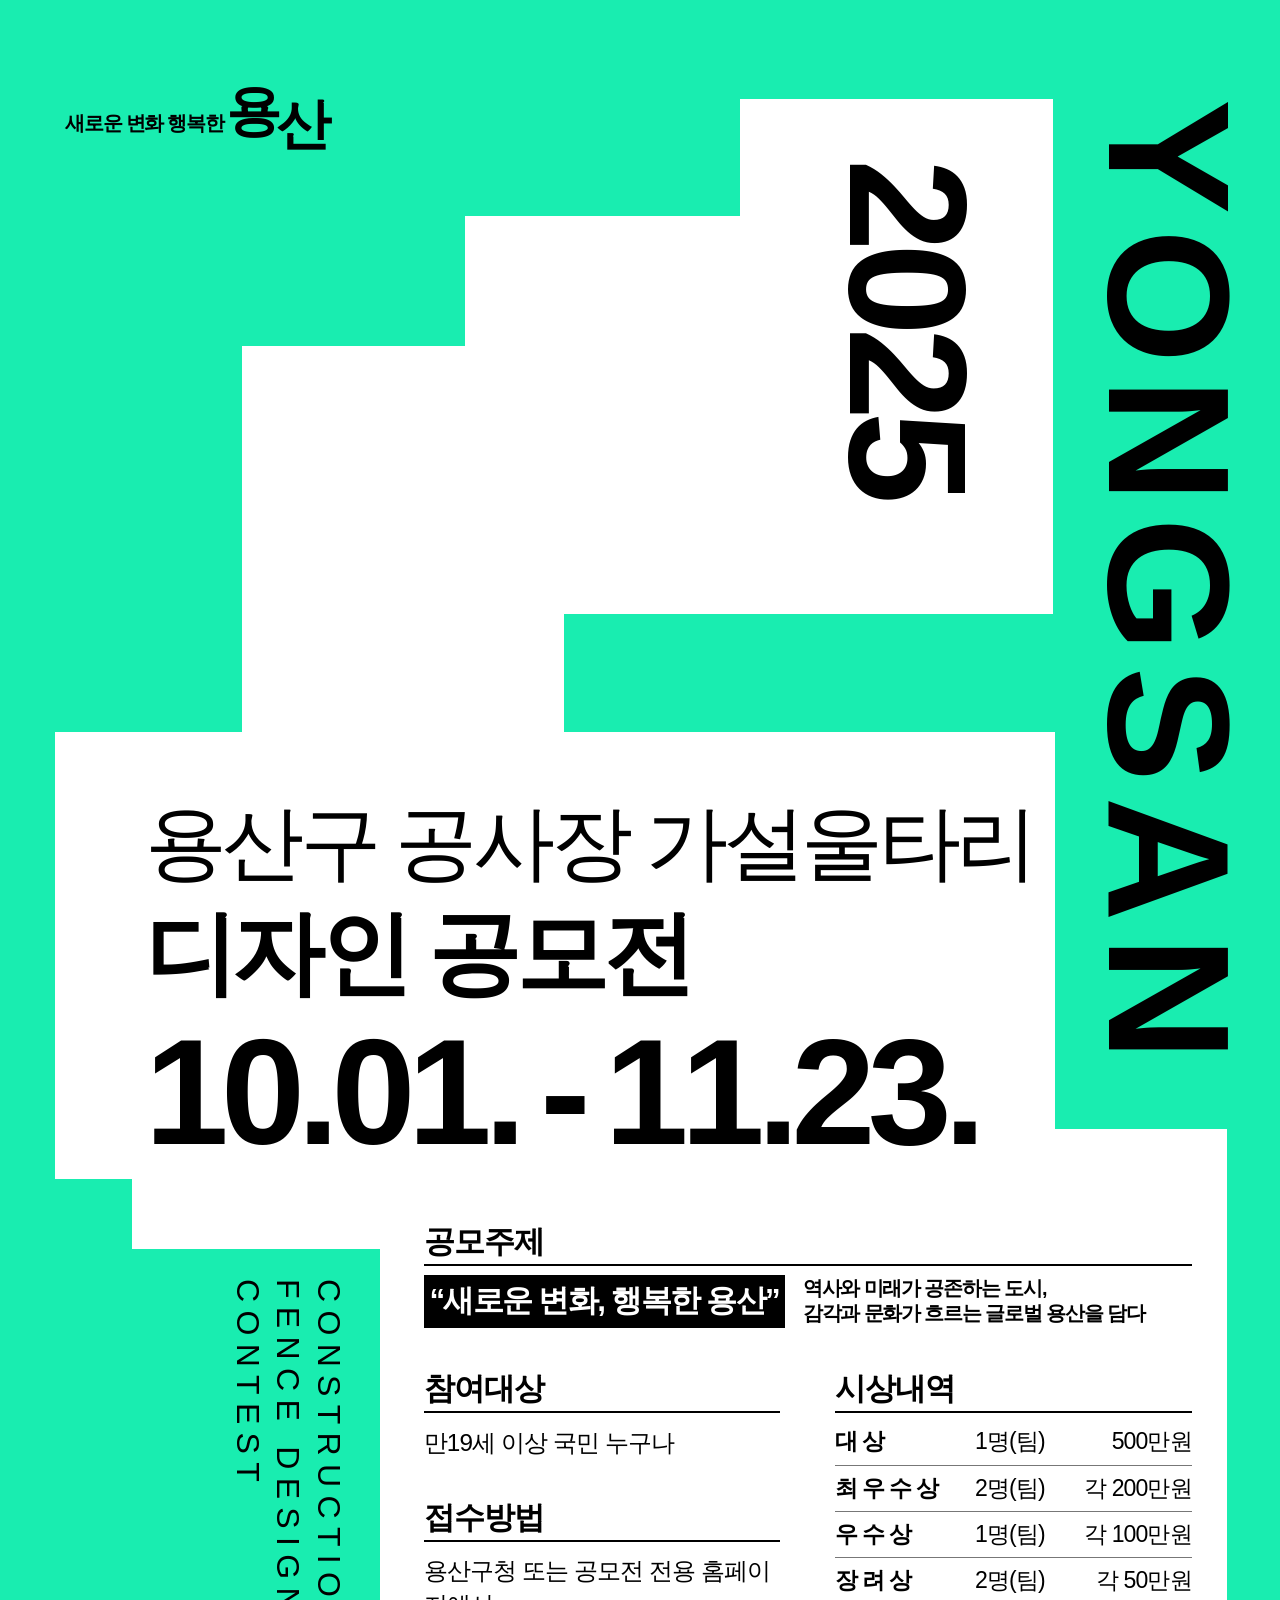
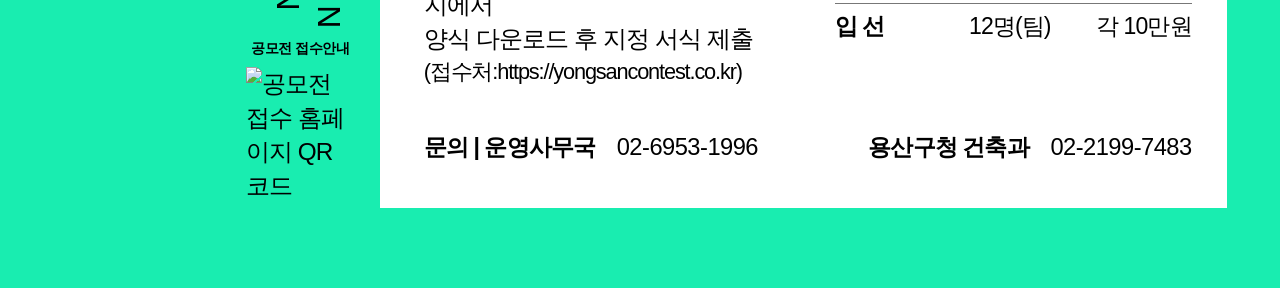
==== assignment/midterm/index.html @ edae9172 "w9" ====
<!doctype html>
<html lang="ko">
  <head>
    <meta charset="UTF-8" />
    <meta name="viewport" content="width=device-width, initial-scale=1" />

    <title>2025 용산구 디자인 공모전</title>

    <link
      rel="stylesheet"
      href="https://cdn.jsdelivr.net/gh/orioncactus/pretendard@v1.3.9/dist/web/static/pretendard.css"
    />
    <link rel="stylesheet" href="./style.css" />
  </head>

  <body>
    <article class="poster">
      <header class="brand">
        <span class="brand-slogan">새로운 변화 행복한</span>
        <span class="brand-name">용</span>
        <span class="brand-name2">산</span>
      </header>

      <div class="stairs">
        <span></span>
        <span></span>
        <span></span>
      </div>

      <div class="inf">
        <span class="year">2025</span>
        <span class="city">YONGSAN</span>
      </div>

      <main class="headline">
        <header class="intro">
          <h1>
            <span class="subtitle">
              용산구 공사장
              <span class="subtitle-last">가설울타리</span>
            </span>
            <span class="title">디자인 공모전</span>
          </h1>

          <p class="dates">
            <time datetime="2025-10-01">10.01.</time>
            <span class="date-end">
              <span aria-hidden="true">-</span>
              <time datetime="2025-11-23">11.23.</time>
            </span>
          </p>
        </header>

        <div class="details">
          <section class="topic">
            <h2 id="topic-title">공모주제</h2>

            <div class="topic-content">
              <p class="motto">“새로운 변화, 행복한 용산”</p>

              <p class="theme-description">
                역사와 미래가 공존하는 도시,<br />
                감각과 문화가 흐르는 글로벌 용산을 담다
              </p>
            </div>
          </section>

          <div class="entry-info">
            <section>
              <h2 id="eligibility-title">참여대상</h2>
              <p>만19세 이상 국민 누구나</p>
            </section>

            <section>
              <h2 id="submission-title">접수방법</h2>

              <p>
                용산구청 또는 공모전 전용 홈페이지에서<br
                  class="desktop-break"
                />
                양식 다운로드 후 지정 서식 제출
              </p>

              <p class="submission-link">
                (접수처:<a
                  href="https://yongsancontest.co.kr"
                  target="_blank"
                  rel="noopener noreferrer"
                  >https://yongsancontest.co.kr</a
                >)
              </p>
            </section>
          </div>

          <section class="awards">
            <h2 id="awards-title">시상내역</h2>

            <table>
              <tbody>
                <tr>
                  <th scope="row">대상</th>
                  <td>1명(팀)</td>
                  <td>500만원</td>
                </tr>
                <tr>
                  <th scope="row">최우수상</th>
                  <td>2명(팀)</td>
                  <td>각 200만원</td>
                </tr>
                <tr>
                  <th scope="row">우수상</th>
                  <td>1명(팀)</td>
                  <td>각 100만원</td>
                </tr>
                <tr>
                  <th scope="row">장려상</th>
                  <td>2명(팀)</td>
                  <td>각 50만원</td>
                </tr>
                <tr>
                  <th scope="row">입선</th>
                  <td>12명(팀)</td>
                  <td>각 10만원</td>
                </tr>
              </tbody>
            </table>
          </section>

          <footer class="utility">
            <p class="english">
              <span>CONSTRUCTION</span>
              <span>FENCE DESIGN</span>
              <span>CONTEST</span>
            </p>

            <a
              class="qr"
              href="https://yongsancontest.co.kr"
              target="_blank"
              rel="noopener noreferrer"
            >
              <span class="qr-caption">공모전 접수안내</span>

              <img
                src="https://api.qrserver.com/v1/create-qr-code/?size=300x300&amp;margin=8&amp;data=https%3A%2F%2Fyongsancontest.co.kr"
                width="300"
                height="300"
                alt="공모전 접수 홈페이지 QR 코드"
              />
            </a>

            <address class="contacts">
              <p>
                <span class="contact-label">문의 | 운영사무국</span>
                <a href="tel:0269531996">02-6953-1996</a>
              </p>

              <p>
                <span class="contact-label">용산구청 건축과</span>
                <a href="tel:0221997483">02-2199-7483</a>
              </p>
            </address>
          </footer>
        </div>
      </main>
    </article>
  </body>
</html>
---- assignment/midterm/style.css ----
/* ========================================
   공통 설정
======================================== */

:root {
  --mint: #19edb0;
  --white: #fff;
  --black: #000;

  --korean: "Pretendard", sans-serif;
  --english: "Helvetica Neue", Helvetica, Arial, sans-serif;
}

*,
*::before,
*::after {
  box-sizing: border-box;
}

body {
  margin: 0;
  color: var(--black);
  background: var(--mint);
  font-family: var(--korean);
}

h1,
h2,
p {
  margin: 0;
}

a {
  color: inherit;
  text-decoration: none;
}

a:hover {
  text-decoration: underline;
}

a:focus-visible {
  outline: 3px solid var(--black);
  outline-offset: 4px;
}

/* ========================================
   전체 골조: Grid + Pile 패턴

   같은 셀에 계단 배경과 본문을 겹칩니다.
   전체 너비에 고정 px 또는 max-width 없음.
======================================== */

.poster {
  position: relative;
  isolation: isolate;

  display: grid;
  grid-template-columns: minmax(0, 1fr);
  grid-template-rows: minmax(145.8vw, auto);

  width: 100%;
  background: var(--mint);
}

.stairs,
.headline {
  grid-area: 1 / 1 / 2 / 2;
}

/* ========================================
   상단 로고: Flexbox
======================================== */

.brand {
  position: absolute;
  z-index: 3;
  top: 6.6vw;
  left: 5.1vw;

  display: flex;
  align-items: baseline;
  justify-content: flex-start;
  gap: 0.2vw;

  white-space: nowrap;
}

.brand-slogan {
  font-size: 1.55vw;
  font-weight: 800;
  letter-spacing: -0.1vw;
}

.brand-name {
  position: relative;
  font-size: 4.3vw;
  font-weight: 900;
  line-height: 1;
  letter-spacing: -0.6vw;
}

.brand-name2 {
  position: relative;
  font-size: 4.3vw;
  font-weight: 900;
  line-height: 1;
  letter-spacing: -0.6vw;
  transform: translateY(1vw);
}

/* ========================================
   계단 배경: 본문과 동일한 Grid 셀에 겹침
======================================== */

.stairs {
  position: relative;
  z-index: 0;
  align-self: stretch;
  pointer-events: none;
}

.stairs span {
  position: absolute;
  display: block;
  background: var(--white);
}

.stairs span:nth-child(1) {
  top: 27vw;
  left: 18.9vw;
  width: 25.2vw;
  height: 36vw;
}

.stairs span:nth-child(2) {
  top: 16.9vw;
  left: 36.3vw;
  width: 27vw;
  height: 31.1vw;
}

.stairs span:nth-child(3) {
  top: 7.7vw;
  left: 57.8vw;
  width: 24.5vw;
  height: 40.3vw;
}

/* ========================================
   상단 영문: Position + 회전
======================================== */

.inf {
  position: absolute;
  z-index: 3;
  inset: 0;
  pointer-events: none;

  font-family: var(--english);
  font-weight: 700;
  line-height: 1;
}

.inf span {
  position: absolute;
  display: block;
  white-space: nowrap;

  transform: rotate(90deg);
  transform-origin: top left;
}

.year {
  top: 12.4vw;
  left: 77.4vw;
  font-size: 13vw;
  letter-spacing: -0.65vw;
}

.city {
  top: 7.7vw;
  left: 98vw;
  font-size: 13.5vw;
  letter-spacing: 1.15vw;
}

/* ========================================
   주요 영역: 명시적인 2차원 Grid

   제목: 1~2열을 차지
   상세: 2~3열을 차지

   기존 비대칭 위치와 너비 유지
======================================== */

.headline {
  position: relative;
  z-index: 1;
  align-self: start;

  display: grid;
  grid-template-columns: 27.73% 57.53% 14.74%;
  grid-template-rows: auto auto;

  width: 91.6%;
  margin-top: 57.2vw;
  margin-left: 4.3%;
  margin-bottom: 6.2vw;
}

.intro {
  grid-column: 1 / span 2;
  grid-row: 1 / 2;

  position: relative;
  z-index: 2;

  min-width: 0;
  min-height: 34.9vw;
  padding: 4.8vw 0 0.94vw 7vw;
  background: var(--white);
}

.intro::after {
  content: "";
  position: absolute;
  z-index: -1;

  left: 6vw;
  bottom: -5.5vw;
  width: 22vw;
  height: 6vw;

  background: var(--white);
}

h1 {
  font-weight: 400;
}

/*
  clamp(최솟값, 유동값, 최댓값)
  참고 화면 크기에서는 vw 기준 크기를 유지합니다.
*/
.subtitle {
  display: block;
  font-size: clamp(1rem, 6.4vw, 20rem);
  font-weight: 200;
  line-height: 1.2;
  letter-spacing: -0.35vw;
  white-space: nowrap;
}

.title {
  display: block;
  margin-top: 0.7vw;

  font-size: clamp(1rem, 7.2vw, 22rem);
  font-weight: 750;
  line-height: 1.15;
  letter-spacing: -0.35vw;
  white-space: wrap;
}

/* 날짜: Flexbox */
.dates {
  display: flex;
  align-items: baseline;
  justify-content: flex-start;
  gap: 1.7vw;

  margin-top: 0.7vw;
  font-family: var(--english);
  font-size: 11.8vw;
  font-weight: 750;
  line-height: 1;
  letter-spacing: -0.6vw;
  white-space: nowrap;
}

.date-end {
  display: flex;
  align-items: baseline;
  gap: 1.7vw;
}

/* ========================================
   상세 안내: 2열 × 3행 Grid
======================================== */

.details {
  grid-column: 2 / 4;
  grid-row: 2 / 3;

  position: relative;

  display: grid;
  grid-template-columns: repeat(2, minmax(0, 1fr));
  grid-template-rows: auto auto auto;
  gap: 3.4vw 4.3vw;

  min-width: 0;
  min-height: 51.4vw;
  margin-top: -3.9vw;
  padding: 7.4vw 2.8vw 3.5vw 3.4vw;

  background: var(--white);
  font-size: 1.9vw;
  line-height: 1.4;
  letter-spacing: -0.07vw;
}

.details > * {
  min-width: 0;
}

.topic {
  grid-column: 1 / span 2;
  grid-row: 1 / 2;
}

.entry-info {
  grid-column: 1 / 2;
  grid-row: 2 / 3;

  display: grid;
  grid-template-columns: minmax(0, 1fr);
  grid-template-rows: auto auto;
  align-content: start;
  gap: 3.1vw;
}

.awards {
  grid-column: 2 / 3;
  grid-row: 2 / 3;
}

.utility {
  grid-column: 1 / span 2;
  grid-row: 3 / 4;
}

h2 {
  margin-bottom: 1vw;
  padding-bottom: 0.25vw;
  border-bottom: 0.2vw solid;

  font-size: 2.4vw;
  font-weight: 750;
  line-height: 1.2;
  letter-spacing: -0.08vw;
}

.topic h2 {
  margin-bottom: 0.7vw;
}

/* 주제 내부: Flexbox */
.topic-content {
  display: flex;
  align-items: center;
  justify-content: flex-start;
  gap: 1.4vw;
}

.motto {
  flex: 0 0 auto;
  padding: 0.35vw 0.45vw;

  color: var(--white);
  background: var(--black);

  font-size: 2.45vw;
  font-weight: 750;
  line-height: 1.4;
  letter-spacing: -0.13vw;
  white-space: nowrap;
}

.theme-description {
  font-size: 1.55vw;
  font-weight: 600;
  line-height: 1.25;
  letter-spacing: -0.09vw;
}

.submission-link {
  font-size: 1.7vw;
  letter-spacing: -0.09vw;
  overflow-wrap: anywhere;
}

/* ========================================
   시상내역
======================================== */

.awards h2 {
  margin-bottom: 0.5vw;
}

table {
  width: 100%;
  border-collapse: collapse;
  font-size: 1.8vw;
  line-height: 1.45;
}

tbody tr {
  border-bottom: 0.11vw solid #777;
}

tbody tr:last-child {
  border-bottom: 0;
}

th,
td {
  padding: 0.46vw 0;
  text-align: left;
  white-space: nowrap;
  font-weight: 400;
}

th {
  width: 34%;
  font-weight: 600;
  letter-spacing: 0.32vw;
}

td:nth-child(2) {
  width: 30%;
  text-align: center;
}

td:last-child {
  text-align: right;
}

/* ========================================
   하단 영문, QR, 연락처
======================================== */
.caption {
  position: absolute;
  top: 11.7vw;
  left: -12.9vw;

  display: flex;
  flex-direction: column;
  align-items: center;

  gap: 3vw;
}

.english {
  position: absolute;
  top: 11.7vw;
  left: -12vw;
  height: 28vw;

  writing-mode: vertical-rl;
  font-family: var(--english);
  font-size: 2.5vw;
  font-weight: 300;
  line-height: 1.28;
  letter-spacing: 0.65vw;
}

.english span {
  display: block;
  white-space: nowrap;
}

.qr {
  position: absolute;
  bottom: 0.4vw;
  left: -10.5vw;

  display: flex;
  flex-direction: column;
  align-items: center;
  justify-content: flex-end;
  gap: 0.7vw;

  width: 8.5vw;
}

.qr-caption {
  font-size: 1.1vw;
  font-weight: 750;
  letter-spacing: -0.04vw;
  white-space: nowrap;
}

.qr img {
  display: block;
  width: 100%;
  height: auto;
  aspect-ratio: 1;
  image-rendering: pixelated;
}

.contacts {
  display: flex;
  align-items: baseline;
  justify-content: space-between;
  gap: 1vw;

  font-style: normal;
  font-size: 1.8vw;
  line-height: 1.4;
  white-space: nowrap;
}

.contacts p {
  display: flex;
  align-items: baseline;
  justify-content: flex-start;
  gap: 1.7vw;
}

.contact-label {
  font-weight: 650;
}

.contacts a {
  font-family: var(--english);
  font-size: 1.85vw;
  letter-spacing: -0.04vw;
}

/* ========================================
   태블릿: 768px 이하
   주요 영역 3열 → 1열
   상세 안내 2열 → 1열
   날짜 가로 → 세로
======================================== */

@media (max-width: 768px) {
  .poster {
    grid-template-rows: minmax(480vw, auto);
  }

  .brand {
    top: 7.6vw;
    left: 7.3vw;
  }

  .brand-slogan {
    font-size: 2.1vw;
    letter-spacing: -0.13vw;
  }

  .brand-name {
    font-size: 5.6vw;
    letter-spacing: -0.7vw;
  }

  .brand-name::after {
    top: -2vw;
    font-size: 2.7vw;
  }

  .stairs span:nth-child(1) {
    top: 28.5vw;
    left: 20.4vw;
    width: 38vw; /* 세 번째 블록과 겹쳐 초록색 틈 방지 */
    height: 64vw;
  }

  .stairs span:nth-child(2) {
    top: 17.2vw;
    left: 37.1vw;
    width: 40vw;
    height: 64vw;
  }

  .stairs span:nth-child(3) {
    top: 7.5vw;
    left: 57.8vw;
    width: 36.8vw;
    height: 84vw;
  }

  .year {
    top: 10.3vw;
    left: 79.2vw;
    font-size: 16.5vw;
    letter-spacing: -0.6vw;
  }

  .city {
    top: 10.3vw;
    left: 93.6vw;
    font-size: 15.3vw;
    letter-spacing: -0.3vw;
  }

  .headline {
    grid-template-columns: minmax(0, 1fr);
    grid-template-rows: auto auto;

    width: 88.7%;
    margin-top: 90.9vw;
    margin-left: 5.9%;
    margin-bottom: 7.5vw;

    background: var(--white);
  }

  .intro {
    grid-column: 1 / 2;
    grid-row: 1 / 2;

    min-height: 0;
    padding: 5.1vw 3.3vw 5.8vw;
  }

  .intro::after {
    display: none;
  }

  .subtitle {
    font-size: clamp(1rem, 12.9vw, 10rem);
    line-height: 1.13;
    letter-spacing: -0.55vw;
    white-space: normal;
  }

  .subtitle-last {
    display: block;
  }

  .title {
    margin-top: 4.7vw;
    font-size: clamp(1rem, 13.8vw, 11rem);
    line-height: 1.1;
    letter-spacing: -0.7vw;
  }

  .dates {
    flex-direction: column;
    align-items: flex-start;
    gap: 0.4vw;

    margin-top: 3.5vw;
    font-size: 20.5vw;
    line-height: 1.1;
    letter-spacing: -1.15vw;
  }

  .date-end {
    align-self: flex-end;
    gap: 2vw;
  }

  .details {
    grid-column: 1 / 2;
    grid-row: 2 / 3;

    grid-template-columns: minmax(0, 1fr);
    grid-template-rows: auto auto auto auto;
    gap: 12vw;

    min-height: 0;
    margin: 0;
    padding: 0 7.4vw 7.4vw;

    font-size: 4.4vw;
    line-height: 1.4;
    letter-spacing: -0.15vw;
  }

  .topic {
    grid-column: 1 / 2;
    grid-row: 1 / 2;
  }

  .entry-info {
    grid-column: 1 / 2;
    grid-row: 2 / 3;
    gap: 12vw;
  }

  .awards {
    grid-column: 1 / 2;
    grid-row: 3 / 4;
  }

  .utility {
    grid-column: 1 / 2;
    grid-row: 4 / 5;
  }

  h2 {
    margin-bottom: 2.4vw;
    padding-bottom: 1.2vw;
    border-bottom-width: 0.5vw;

    font-size: 6vw;
    letter-spacing: -0.2vw;
  }

  .topic h2 {
    margin-bottom: 2vw;
  }

  .topic-content {
    flex-direction: column;
    align-items: flex-start;
    gap: 3.5vw;
  }

  .motto {
    padding: 0.6vw 0.8vw;
    font-size: 5.9vw;
    letter-spacing: -0.35vw;
  }

  .theme-description {
    font-size: 3.9vw;
    line-height: 1.3;
    letter-spacing: -0.2vw;
  }

  .submission-link {
    font-size: 4vw;
    letter-spacing: -0.25vw;
  }

  .desktop-break {
    display: none;
  }

  .awards h2 {
    margin-bottom: 0.7vw;
  }

  table {
    font-size: 4.2vw;
    line-height: 1.5;
  }

  tbody tr {
    border-bottom-width: 0.25vw;
  }

  th,
  td {
    padding: 1.35vw 0;
  }

  th {
    letter-spacing: 1vw;
  }

  /* 하단도 명시적인 2열 × 2행 */
  .utility {
    display: grid;
    grid-template-columns: repeat(2, minmax(0, 1fr));
    grid-template-rows: auto auto;
    align-items: end;
    gap: 11vw 4.4vw;
    padding-top: 1vw;
  }

  .english {
    grid-column: 1 / 2;
    grid-row: 1 / 2;

    position: static;
    justify-self: start;
    height: 65vw;

    font-size: 7vw;
    line-height: 1.35;
    letter-spacing: 1vw;
  }

  .qr {
    grid-column: 2 / 3;
    grid-row: 1 / 2;

    position: static;
    align-self: end;
    justify-self: end;

    gap: 3vw;
    width: 33.5vw;
  }

  .qr-caption {
    font-size: 4.8vw;
    letter-spacing: -0.3vw;
  }

  .contacts {
    grid-column: 1 / span 2;
    grid-row: 2 / 3;

    flex-direction: column;
    align-items: stretch;
    gap: 2.4vw;

    font-size: 4.25vw;
  }

  .contacts p {
    justify-content: space-between;
    gap: 2vw;
  }

  .contacts a {
    font-size: 4.3vw;
    letter-spacing: -0.1vw;
  }
}

@media (max-width: 368px) {
  .poster {
    grid-template-rows: auto;
  }

  .brand {
    top: 14.5vw;
    left: 9.2vw;
  }

  .brand-slogan {
    font-size: 2.65vw;
    letter-spacing: -0.18vw;
  }

  .stairs span:nth-child(1) {
    top: 42vw;
    left: 11.5vw;
    width: 51vw;
    height: 14vw;
  }

  .stairs span:nth-child(2) {
    top: 29vw;
    left: 31vw;
    width: 40vw;
    height: 27vw;
  }

  .stairs span:nth-child(3) {
    top: 16vw;
    left: 63vw;
    width: 28.2vw;
    height: 40vw;
  }

  .inf {
    inset: auto;
    top: 25vw;
    right: 10.8vw;
    display: flex;
    flex-direction: column;
    align-items: flex-end;
  }

  .inf span {
    position: static;
    transform: none;
  }

  .year {
    font-size: 10.5vw;
    letter-spacing: -0.55vw;
  }

  .city {
    font-size: 11.3vw;
    letter-spacing: -0.5vw;
  }

  .headline {
    width: 82.4%;
    margin-top: 54vw;
    margin-left: 8.8%;
    margin-bottom: 12vw;
  }

  .intro {
    padding: 4.2vw 3.3vw 8vw;
  }

  .subtitle {
    font-size: clamp(0.75rem, 12.4vw, 4rem);
    line-height: 1.15;
    letter-spacing: -0.65vw;
  }

  .title {
    margin-top: 4.3vw;
    font-size: clamp(0.75rem, 13vw, 4rem);
    letter-spacing: -0.7vw;
  }

  .dates {
    gap: 1.5vw;
    margin-top: 6vw;
    font-size: 23vw;
    letter-spacing: -1.1vw;
  }

  .date-end {
    align-self: flex-start;
  }

  .details {
    gap: 13.5vw;
    padding: 0 4.4vw 7vw;

    font-size: 4.9vw;
    letter-spacing: -0.18vw;
  }

  h2 {
    padding-bottom: 1.1vw;
    margin-bottom: 2.8vw;
    font-size: 6.5vw;
  }

  .topic-content {
    gap: 4vw;
  }

  .motto {
    font-size: 5.45vw;
  }

  .theme-description {
    font-size: 4.5vw;
    line-height: 1.35;
  }

  .entry-info {
    gap: 13.5vw;
  }

  .submission-link {
    margin-top: 1vw;
    font-size: 4.35vw;
  }

  table,
  tbody {
    display: block;
    width: 100%;
  }

  tbody tr {
    display: grid;
    grid-template-columns: repeat(2, minmax(0, 1fr));
    grid-template-rows: auto auto;
    padding: 2vw 0;
  }

  th,
  td {
    display: block;
    width: auto;
    padding: 0.5vw 0;
    font-size: 5vw;
  }

  th {
    grid-column: 1 / span 2;
    grid-row: 1 / 2;

    letter-spacing: 0;
    font-weight: 650;
  }

  td:nth-child(2) {
    grid-column: 1 / 2;
    grid-row: 2 / 3;

    width: auto;
    text-align: left;
  }

  td:last-child {
    grid-column: 2 / 3;
    grid-row: 2 / 3;

    text-align: right;
  }

  .utility {
    grid-template-columns: 27vw minmax(0, 1fr);
    grid-template-rows: auto auto;
    gap: 10vw 4vw;
    padding-top: 10vw;
  }

  .english {
    grid-column: 1 / span 2;
    grid-row: 1 / 2;

    height: auto;
    writing-mode: horizontal-tb;

    font-size: 7.8vw;
    line-height: 1.4;
    letter-spacing: 0.8vw;
  }

  .qr {
    grid-column: 1 / 2;
    grid-row: 2 / 3;

    justify-self: start;
    width: 27vw;
    gap: 2vw;
  }

  .qr-caption {
    font-size: 3.5vw;
    letter-spacing: -0.2vw;
  }

  .contacts {
    grid-column: 2 / 3;
    grid-row: 2 / 3;

    gap: 3vw;
    font-size: 3.85vw;
  }

  .contacts p {
    flex-direction: column;
    align-items: flex-start;
    gap: 0;

    white-space: normal;
  }

  .contact-label {
    white-space: nowrap;
  }

  .contacts a {
    font-size: 4.1vw;
    white-space: nowrap;
  }
}
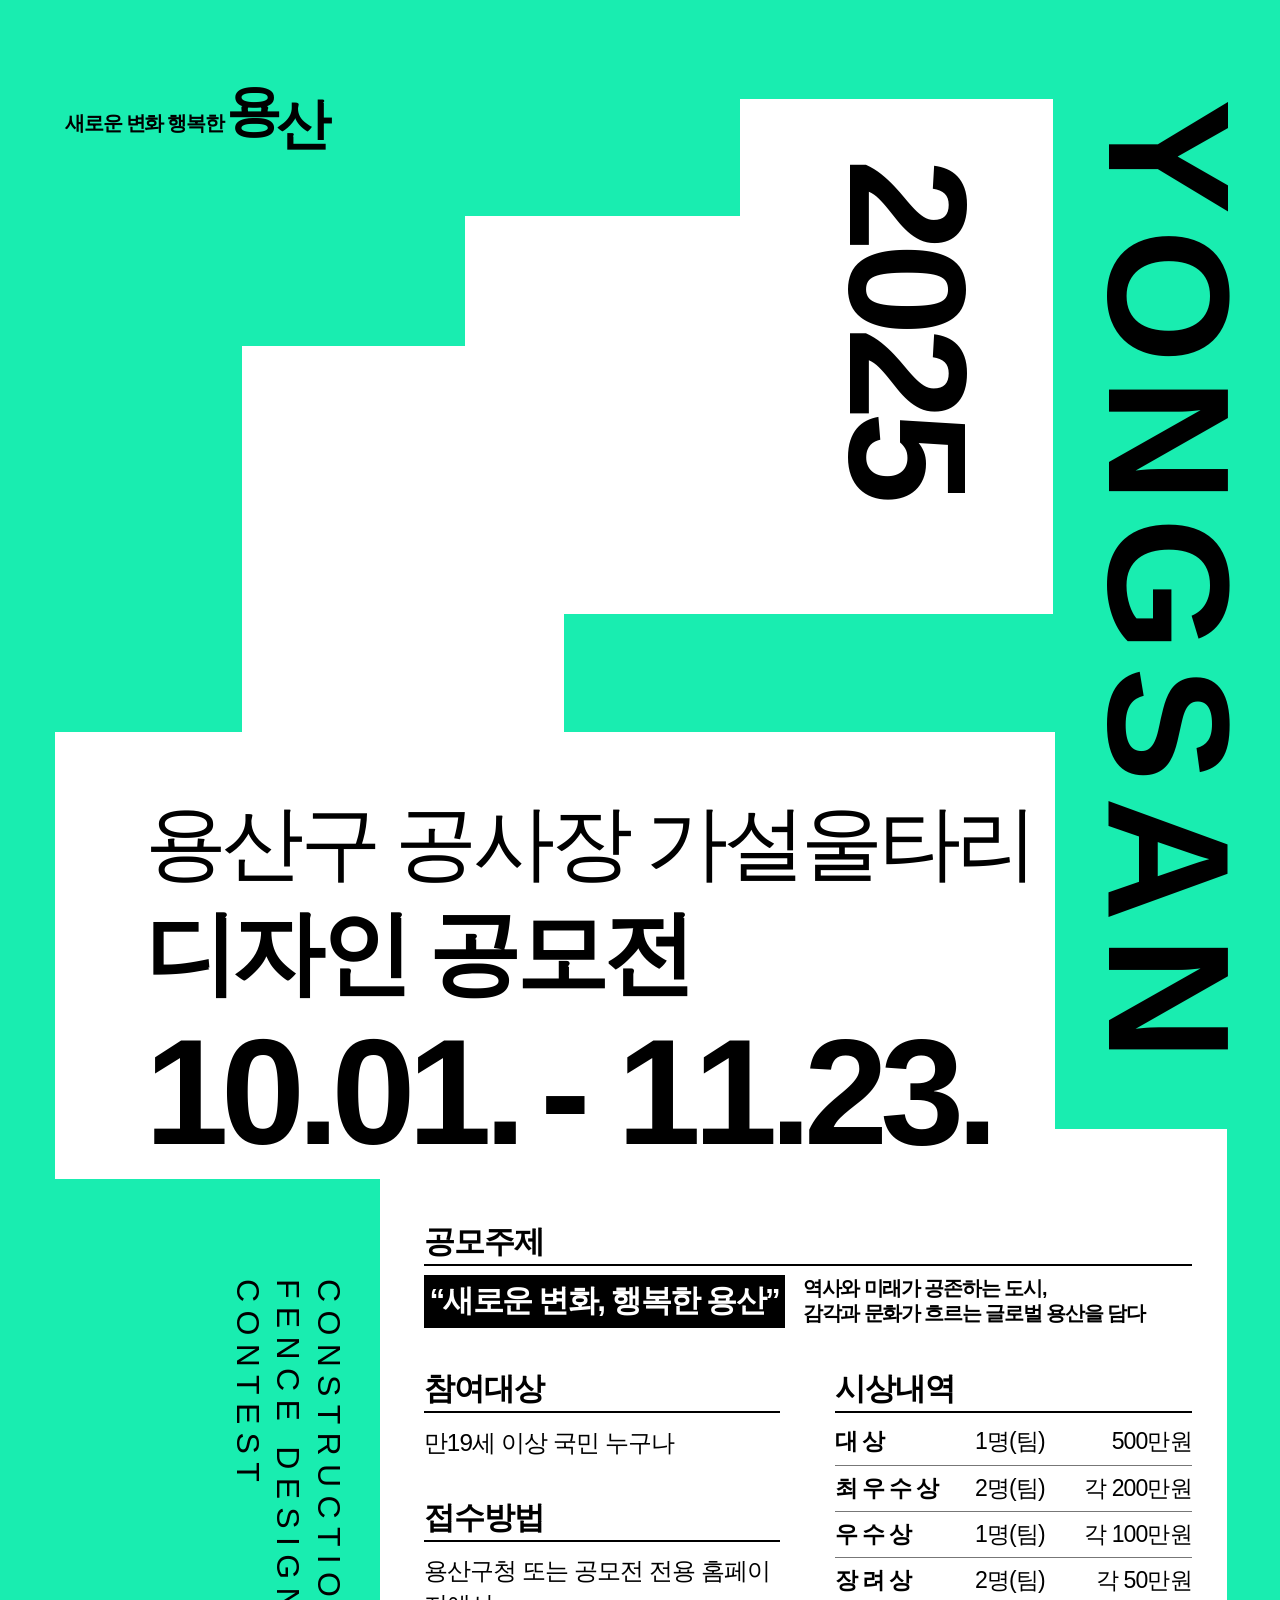
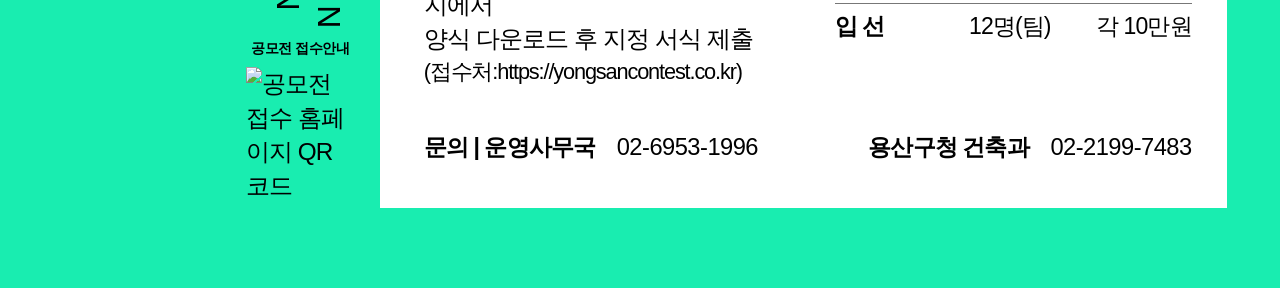
==== commit 7ac7eff4: "midterm_final" ====
--- a/assignment/midterm/index.html
+++ b/assignment/midterm/index.html
@@ -73,14 +73,12 @@
 
             <section>
               <h2 id="submission-title">접수방법</h2>
-
               <p>
                 용산구청 또는 공모전 전용 홈페이지에서<br
                   class="desktop-break"
                 />
                 양식 다운로드 후 지정 서식 제출
               </p>
-
               <p class="submission-link">
                 (접수처:<a
                   href="https://yongsancontest.co.kr"
@@ -95,6 +93,7 @@
           <section class="awards">
             <h2 id="awards-title">시상내역</h2>
 
+            <!-- 표 만들기 -->
             <table>
               <tbody>
                 <tr>
@@ -154,7 +153,6 @@
                 <span class="contact-label">문의 | 운영사무국</span>
                 <a href="tel:0269531996">02-6953-1996</a>
               </p>
-
               <p>
                 <span class="contact-label">용산구청 건축과</span>
                 <a href="tel:0221997483">02-2199-7483</a>
--- a/assignment/midterm/style.css
+++ b/assignment/midterm/style.css
@@ -35,31 +35,14 @@
   text-decoration: none;
 }
 
-a:hover {
-  text-decoration: underline;
-}
-
-a:focus-visible {
-  outline: 3px solid var(--black);
-  outline-offset: 4px;
-}
-
 /* ========================================
    전체 골조: Grid + Pile 패턴
-
    같은 셀에 계단 배경과 본문을 겹칩니다.
-   전체 너비에 고정 px 또는 max-width 없음.
 ======================================== */
 
 .poster {
   position: relative;
-  isolation: isolate;
-
   display: grid;
-  grid-template-columns: minmax(0, 1fr);
-  grid-template-rows: minmax(145.8vw, auto);
-
-  width: 100%;
   background: var(--mint);
 }
 
@@ -67,10 +50,6 @@
 .headline {
   grid-area: 1 / 1 / 2 / 2;
 }
-
-/* ========================================
-   상단 로고: Flexbox
-======================================== */
 
 .brand {
   position: absolute;
@@ -93,7 +72,6 @@
 }
 
 .brand-name {
-  position: relative;
   font-size: 4.3vw;
   font-weight: 900;
   line-height: 1;
@@ -101,7 +79,6 @@
 }
 
 .brand-name2 {
-  position: relative;
   font-size: 4.3vw;
   font-weight: 900;
   line-height: 1;
@@ -109,21 +86,12 @@
   transform: translateY(1vw);
 }
 
-/* ========================================
-   계단 배경: 본문과 동일한 Grid 셀에 겹침
-======================================== */
-
-.stairs {
-  position: relative;
-  z-index: 0;
-  align-self: stretch;
-  pointer-events: none;
-}
-
+/* pile패턴 적용 */
 .stairs span {
   position: absolute;
-  display: block;
-  background: var(--white);
+  /* absoulte는 inline을 block으로 만듦 */
+  /* display: block; */
+  background: white;
 }
 
 .stairs span:nth-child(1) {
@@ -147,24 +115,15 @@
   height: 40.3vw;
 }
 
-/* ========================================
-   상단 영문: Position + 회전
-======================================== */
-
 .inf {
   position: absolute;
-  z-index: 3;
-  inset: 0;
-  pointer-events: none;
-
-  font-family: var(--english);
   font-weight: 700;
   line-height: 1;
 }
 
 .inf span {
   position: absolute;
-  display: block;
+
   white-space: nowrap;
 
   transform: rotate(90deg);
@@ -195,13 +154,8 @@
 ======================================== */
 
 .headline {
-  position: relative;
-  z-index: 1;
-  align-self: start;
-
   display: grid;
   grid-template-columns: 27.73% 57.53% 14.74%;
-  grid-template-rows: auto auto;
 
   width: 91.6%;
   margin-top: 57.2vw;
@@ -213,35 +167,16 @@
   grid-column: 1 / span 2;
   grid-row: 1 / 2;
 
-  position: relative;
   z-index: 2;
 
   min-width: 0;
   min-height: 34.9vw;
   padding: 4.8vw 0 0.94vw 7vw;
-  background: var(--white);
-}
-
-.intro::after {
-  content: "";
-  position: absolute;
-  z-index: -1;
-
-  left: 6vw;
-  bottom: -5.5vw;
-  width: 22vw;
-  height: 6vw;
-
-  background: var(--white);
-}
-
-h1 {
-  font-weight: 400;
+  background: white;
 }
 
 /*
   clamp(최솟값, 유동값, 최댓값)
-  참고 화면 크기에서는 vw 기준 크기를 유지합니다.
 */
 .subtitle {
   display: block;
@@ -263,7 +198,6 @@
   white-space: wrap;
 }
 
-/* 날짜: Flexbox */
 .dates {
   display: flex;
   align-items: baseline;
@@ -276,11 +210,9 @@
   font-weight: 750;
   line-height: 1;
   letter-spacing: -0.6vw;
-  white-space: nowrap;
 }
 
 .date-end {
-  display: flex;
   align-items: baseline;
   gap: 1.7vw;
 }
@@ -305,14 +237,10 @@
   margin-top: -3.9vw;
   padding: 7.4vw 2.8vw 3.5vw 3.4vw;
 
-  background: var(--white);
+  background: white;
   font-size: 1.9vw;
   line-height: 1.4;
   letter-spacing: -0.07vw;
-}
-
-.details > * {
-  min-width: 0;
 }
 
 .topic {
@@ -336,11 +264,6 @@
   grid-row: 2 / 3;
 }
 
-.utility {
-  grid-column: 1 / span 2;
-  grid-row: 3 / 4;
-}
-
 h2 {
   margin-bottom: 1vw;
   padding-bottom: 0.25vw;
@@ -356,7 +279,6 @@
   margin-bottom: 0.7vw;
 }
 
-/* 주제 내부: Flexbox */
 .topic-content {
   display: flex;
   align-items: center;
@@ -368,7 +290,7 @@
   flex: 0 0 auto;
   padding: 0.35vw 0.45vw;
 
-  color: var(--white);
+  color: white;
   background: var(--black);
 
   font-size: 2.45vw;
@@ -391,16 +313,13 @@
   overflow-wrap: anywhere;
 }
 
-/* ========================================
-   시상내역
-======================================== */
-
 .awards h2 {
   margin-bottom: 0.5vw;
 }
 
 table {
   width: 100%;
+  /* 인접한 셀 테두리 합침 */
   border-collapse: collapse;
   font-size: 1.8vw;
   line-height: 1.45;
@@ -437,9 +356,7 @@
   text-align: right;
 }
 
-/* ========================================
-   하단 영문, QR, 연락처
-======================================== */
+/* 캡션, 연락처 */
 .caption {
   position: absolute;
   top: 11.7vw;
@@ -450,6 +367,11 @@
   align-items: center;
 
   gap: 3vw;
+}
+
+.utility {
+  grid-column: 1 / span 2;
+  grid-row: 3 / 4;
 }
 
 .english {
@@ -466,11 +388,6 @@
   letter-spacing: 0.65vw;
 }
 
-.english span {
-  display: block;
-  white-space: nowrap;
-}
-
 .qr {
   position: absolute;
   bottom: 0.4vw;
@@ -529,13 +446,6 @@
   letter-spacing: -0.04vw;
 }
 
-/* ========================================
-   태블릿: 768px 이하
-   주요 영역 3열 → 1열
-   상세 안내 2열 → 1열
-   날짜 가로 → 세로
-======================================== */
-
 @media (max-width: 768px) {
   .poster {
     grid-template-rows: minmax(480vw, auto);
@@ -556,15 +466,10 @@
     letter-spacing: -0.7vw;
   }
 
-  .brand-name::after {
-    top: -2vw;
-    font-size: 2.7vw;
-  }
-
   .stairs span:nth-child(1) {
     top: 28.5vw;
     left: 20.4vw;
-    width: 38vw; /* 세 번째 블록과 겹쳐 초록색 틈 방지 */
+    width: 38vw;
     height: 64vw;
   }
 
@@ -596,6 +501,7 @@
     letter-spacing: -0.3vw;
   }
 
+  /* 헤드라인 */
   .headline {
     grid-template-columns: minmax(0, 1fr);
     grid-template-rows: auto auto;
@@ -605,7 +511,7 @@
     margin-left: 5.9%;
     margin-bottom: 7.5vw;
 
-    background: var(--white);
+    background: white;
   }
 
   .intro {
@@ -614,10 +520,6 @@
 
     min-height: 0;
     padding: 5.1vw 3.3vw 5.8vw;
-  }
-
-  .intro::after {
-    display: none;
   }
 
   .subtitle {
@@ -833,7 +735,7 @@
 
   .stairs span:nth-child(1) {
     top: 42vw;
-    left: 11.5vw;
+    left: 9vw;
     width: 51vw;
     height: 14vw;
   }
@@ -990,6 +892,7 @@
     text-align: right;
   }
 
+  /* 캡션 */
   .utility {
     grid-template-columns: 27vw minmax(0, 1fr);
     grid-template-rows: auto auto;
@@ -1035,16 +938,5 @@
     flex-direction: column;
     align-items: flex-start;
     gap: 0;
-
-    white-space: normal;
-  }
-
-  .contact-label {
-    white-space: nowrap;
-  }
-
-  .contacts a {
-    font-size: 4.1vw;
-    white-space: nowrap;
-  }
-}
+  }
+}
